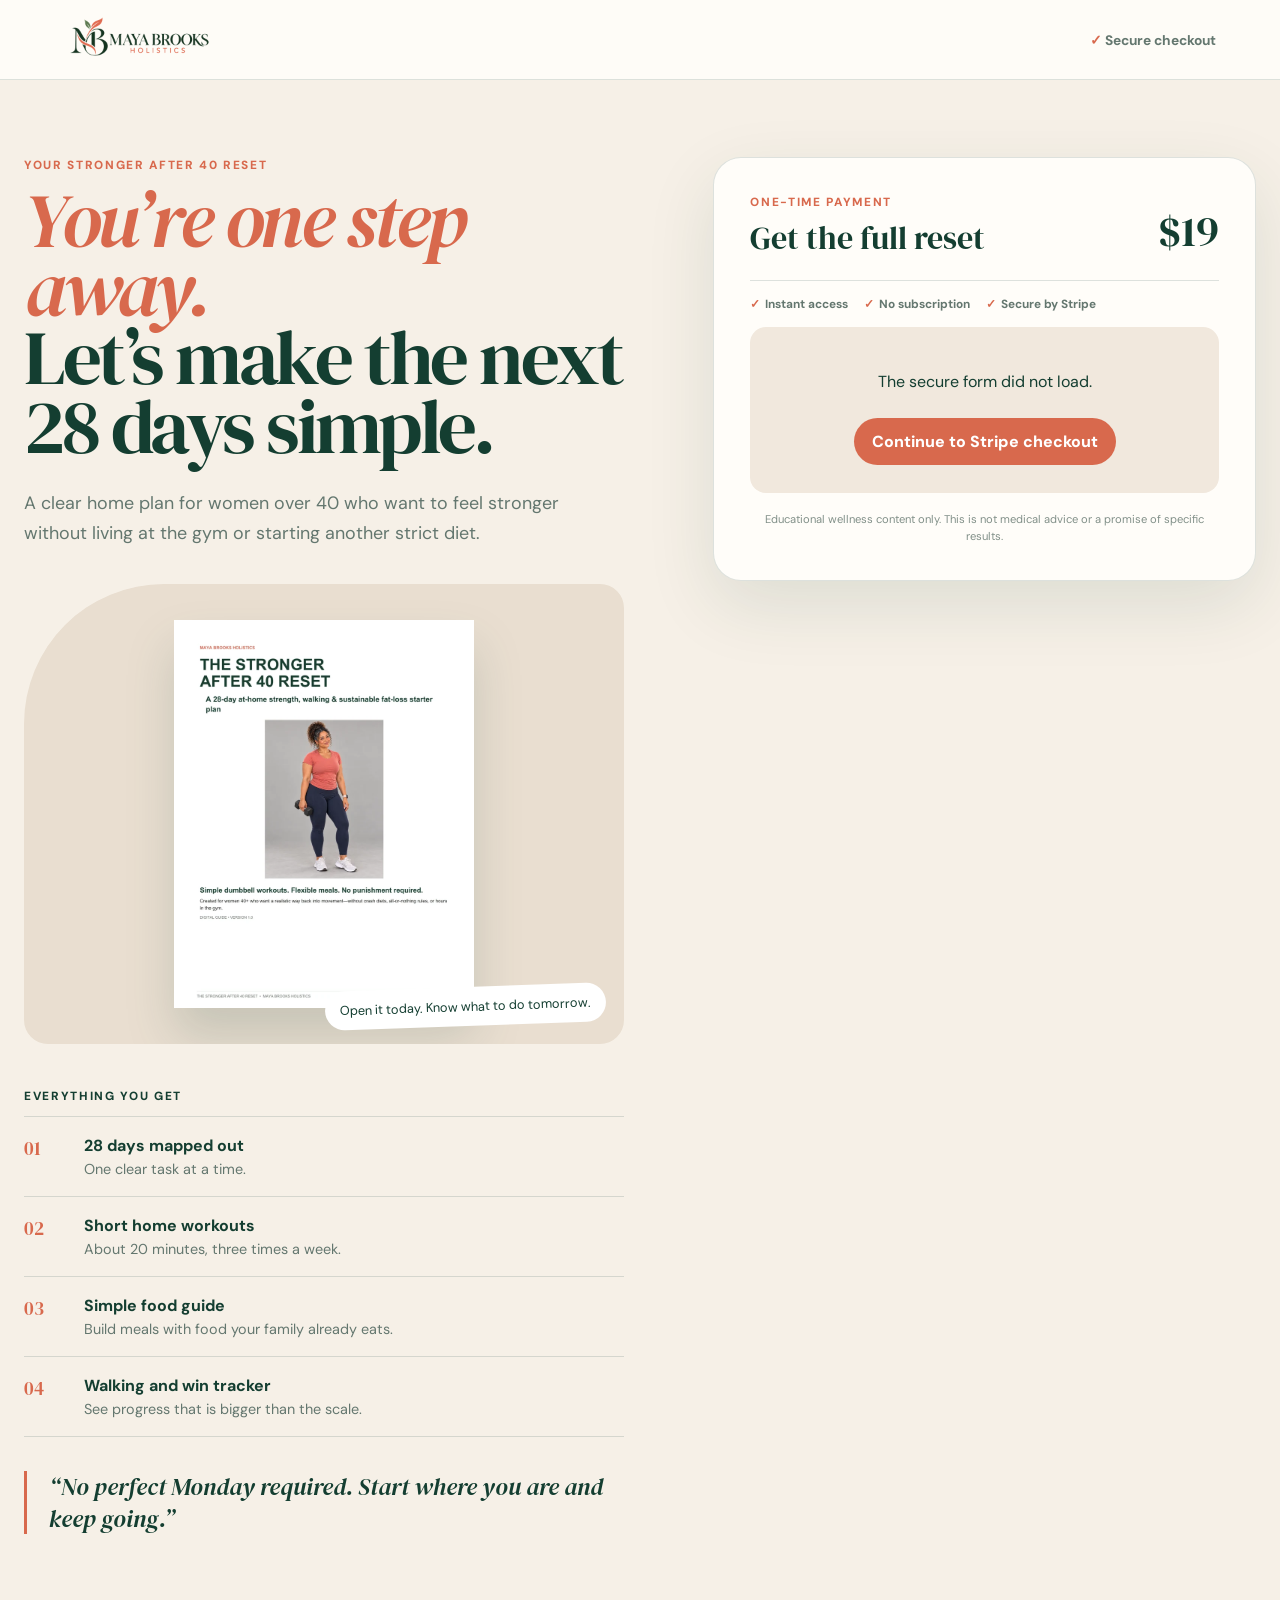
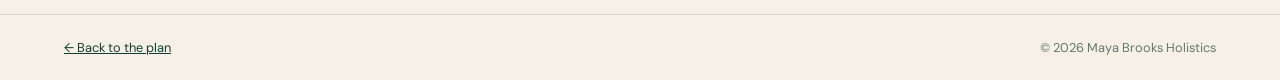
==== checkout.html @ e8d4157b "Add lead capture and dedicated checkout funnel" ====
<!doctype html>
<html lang="en">
<head>
  <meta charset="utf-8"><meta name="viewport" content="width=device-width,initial-scale=1"><meta name="theme-color" content="#143e31">
  <title>Complete Your Reset | Maya Brooks Holistics</title><meta name="robots" content="noindex">
  <link rel="preconnect" href="https://fonts.googleapis.com"><link rel="preconnect" href="https://fonts.gstatic.com" crossorigin>
  <link href="https://fonts.googleapis.com/css2?family=DM+Sans:wght@400;500;600;700&family=DM+Serif+Display:ital@0;1&display=swap" rel="stylesheet">
  <link rel="stylesheet" href="checkout.css?v=1"><script src="https://js.stripe.com/v3/"></script>
</head>
<body>
  <header class="checkout-nav"><a href="./" aria-label="Maya Brooks Holistics home"><img src="assets/maya-brooks-logo-compact.png" alt="Maya Brooks Holistics"></a><span><i aria-hidden="true">✓</i> Secure checkout</span></header>
  <main class="funnel">
    <section class="product-story" aria-labelledby="product-title">
      <p class="eyebrow">Your Stronger After 40 Reset</p>
      <h1 id="product-title"><span id="lead-greeting">You’re one step away.</span><br>Let’s make the next 28 days simple.</h1>
      <p class="lede">A clear home plan for women over 40 who want to feel stronger without living at the gym or starting another strict diet.</p>
      <figure class="product-image"><img src="assets/reset-cover.webp" alt="The Stronger After 40 Reset guide cover"><figcaption>Open it today. Know what to do tomorrow.</figcaption></figure>
      <div class="included"><p>Everything you get</p><ul>
        <li><span>01</span><div><b>28 days mapped out</b><small>One clear task at a time.</small></div></li>
        <li><span>02</span><div><b>Short home workouts</b><small>About 20 minutes, three times a week.</small></div></li>
        <li><span>03</span><div><b>Simple food guide</b><small>Build meals with food your family already eats.</small></div></li>
        <li><span>04</span><div><b>Walking and win tracker</b><small>See progress that is bigger than the scale.</small></div></li>
      </ul></div>
      <blockquote>“No perfect Monday required. Start where you are and keep going.”</blockquote>
    </section>
    <aside class="payment-panel" aria-labelledby="payment-title">
      <div class="payment-heading"><div><p>One-time payment</p><h2 id="payment-title">Get the full reset</h2></div><strong>$19</strong></div>
      <div class="trust-row"><span>Instant access</span><span>No subscription</span><span>Secure by Stripe</span></div>
      <div class="checkout-status" id="checkout-status" role="status">Preparing secure checkout…</div><div id="embedded-checkout"></div>
      <div class="checkout-fallback" id="checkout-fallback" hidden><p>The secure form did not load.</p><a href="https://buy.stripe.com/7sY7sN7TS2va6Qj2OVdZ604">Continue to Stripe checkout</a></div>
      <p class="fine-print">Educational wellness content only. This is not medical advice or a promise of specific results.</p>
    </aside>
  </main>
  <footer><a href="./">← Back to the plan</a><span>© <span id="year"></span> Maya Brooks Holistics</span></footer>
  <script src="checkout.js?v=1"></script>
</body>
</html>
---- checkout.css ----
:root{--green:#143e31;--cream:#f6f0e7;--paper:#fffdf9;--coral:#d8694d;--muted:#64776f;--line:rgba(20,62,49,.14)}
*{box-sizing:border-box}html{background:var(--cream)}body{margin:0;color:var(--green);background:var(--cream);font-family:"DM Sans",sans-serif}.checkout-nav{min-height:76px;display:flex;align-items:center;justify-content:space-between;padding:12px clamp(20px,5vw,72px);border-bottom:1px solid var(--line);background:rgba(255,253,249,.92)}.checkout-nav img{width:190px;height:50px;object-fit:contain;object-position:left center}.checkout-nav span{color:var(--muted);font-size:.86rem;font-weight:700}.checkout-nav i{color:var(--coral);font-style:normal}
.funnel{width:min(1240px,calc(100% - 48px));margin:0 auto;display:grid;grid-template-columns:minmax(0,1.05fr) minmax(430px,.95fr);gap:clamp(42px,7vw,100px);align-items:start;padding:clamp(46px,6vw,88px) 0 80px}.product-story{min-width:0}.eyebrow,.payment-heading p,.included>p{margin:0 0 12px;color:var(--coral);font-size:.74rem;font-weight:800;letter-spacing:.14em;text-transform:uppercase}h1,h2{font-family:"DM Serif Display",Georgia,serif;font-weight:400}h1{max-width:700px;margin:0;font-size:clamp(3.2rem,6vw,6.4rem);line-height:.9;letter-spacing:-.045em}h1 span{color:var(--coral);font-style:italic}.lede{max-width:650px;margin:28px 0 36px;color:var(--muted);font-size:1.12rem;line-height:1.65}
.product-image{position:relative;margin:0 0 44px;min-height:400px;overflow:hidden;border-radius:140px 24px 24px 24px;background:#e9ded0}.product-image img{width:100%;height:460px;display:block;object-fit:contain;padding:36px;filter:drop-shadow(0 28px 24px rgba(20,62,49,.16))}.product-image figcaption{position:absolute;right:18px;bottom:18px;padding:11px 15px;border-radius:999px;color:var(--green);background:#fff;font-size:.8rem;transform:rotate(-2deg)}.included>p{color:var(--green)}.included ul{margin:0;padding:0;list-style:none;border-top:1px solid var(--line)}.included li{display:grid;grid-template-columns:44px 1fr;gap:16px;padding:18px 0;border-bottom:1px solid var(--line)}.included li>span{color:var(--coral);font-family:"DM Serif Display",serif;font-size:1.2rem}.included b,.included small{display:block}.included b{margin-bottom:4px;font-size:1rem}.included small{color:var(--muted);font-size:.9rem}blockquote{margin:34px 0 0;padding-left:22px;border-left:3px solid var(--coral);font-family:"DM Serif Display",serif;font-size:1.5rem;font-style:italic;line-height:1.3}
.payment-panel{position:sticky;top:24px;min-width:0;overflow:hidden;border:1px solid var(--line);border-radius:28px;padding:clamp(22px,4vw,36px);background:var(--paper);box-shadow:0 24px 70px rgba(20,62,49,.11)}.payment-heading{display:flex;justify-content:space-between;align-items:end;gap:18px;padding-bottom:20px;border-bottom:1px solid var(--line)}.payment-heading p{margin-bottom:6px}.payment-heading h2{margin:0;font-size:2rem}.payment-heading strong{font-family:"DM Serif Display",serif;font-size:2.7rem;font-weight:400}.trust-row{display:flex;flex-wrap:wrap;gap:8px 16px;padding:15px 0;color:var(--muted);font-size:.74rem;font-weight:700}.trust-row span:before{content:"✓";margin-right:5px;color:var(--coral)}.checkout-status{padding:34px 0;text-align:center;color:var(--muted)}.checkout-status:empty{display:none}.checkout-fallback{padding:28px;border-radius:16px;background:#f1e8dd;text-align:center}.checkout-fallback a{display:inline-block;margin-top:10px;color:#fff;background:var(--coral);padding:13px 18px;border-radius:999px;font-weight:800;text-decoration:none}.fine-print{margin:18px 0 0;color:#829089;font-size:.7rem;line-height:1.5;text-align:center}footer{display:flex;justify-content:space-between;gap:24px;padding:24px clamp(20px,5vw,72px);border-top:1px solid var(--line);color:var(--muted);font-size:.8rem}footer a{color:var(--green)}
@media(max-width:900px){.funnel{width:min(100% - 28px,680px);grid-template-columns:1fr;gap:34px;padding-top:36px}.payment-panel{position:static;order:2;border-radius:22px;padding:20px 14px}h1{font-size:clamp(3rem,13vw,5.2rem)}.lede{margin:22px 0 28px;font-size:1rem}.product-image{min-height:320px;border-radius:90px 20px 20px 20px}.product-image img{height:380px;padding:24px}}
@media(max-width:520px){.checkout-nav{min-height:66px;padding:9px 16px}.checkout-nav img{width:150px;height:44px}.checkout-nav span{font-size:.72rem}h1{font-size:3.2rem}.product-image{margin-bottom:34px;min-height:260px}.product-image img{height:320px;padding:18px}.product-image figcaption{right:10px;bottom:10px;font-size:.7rem}.payment-heading h2{font-size:1.65rem}.payment-heading strong{font-size:2.25rem}footer{flex-direction:column}}
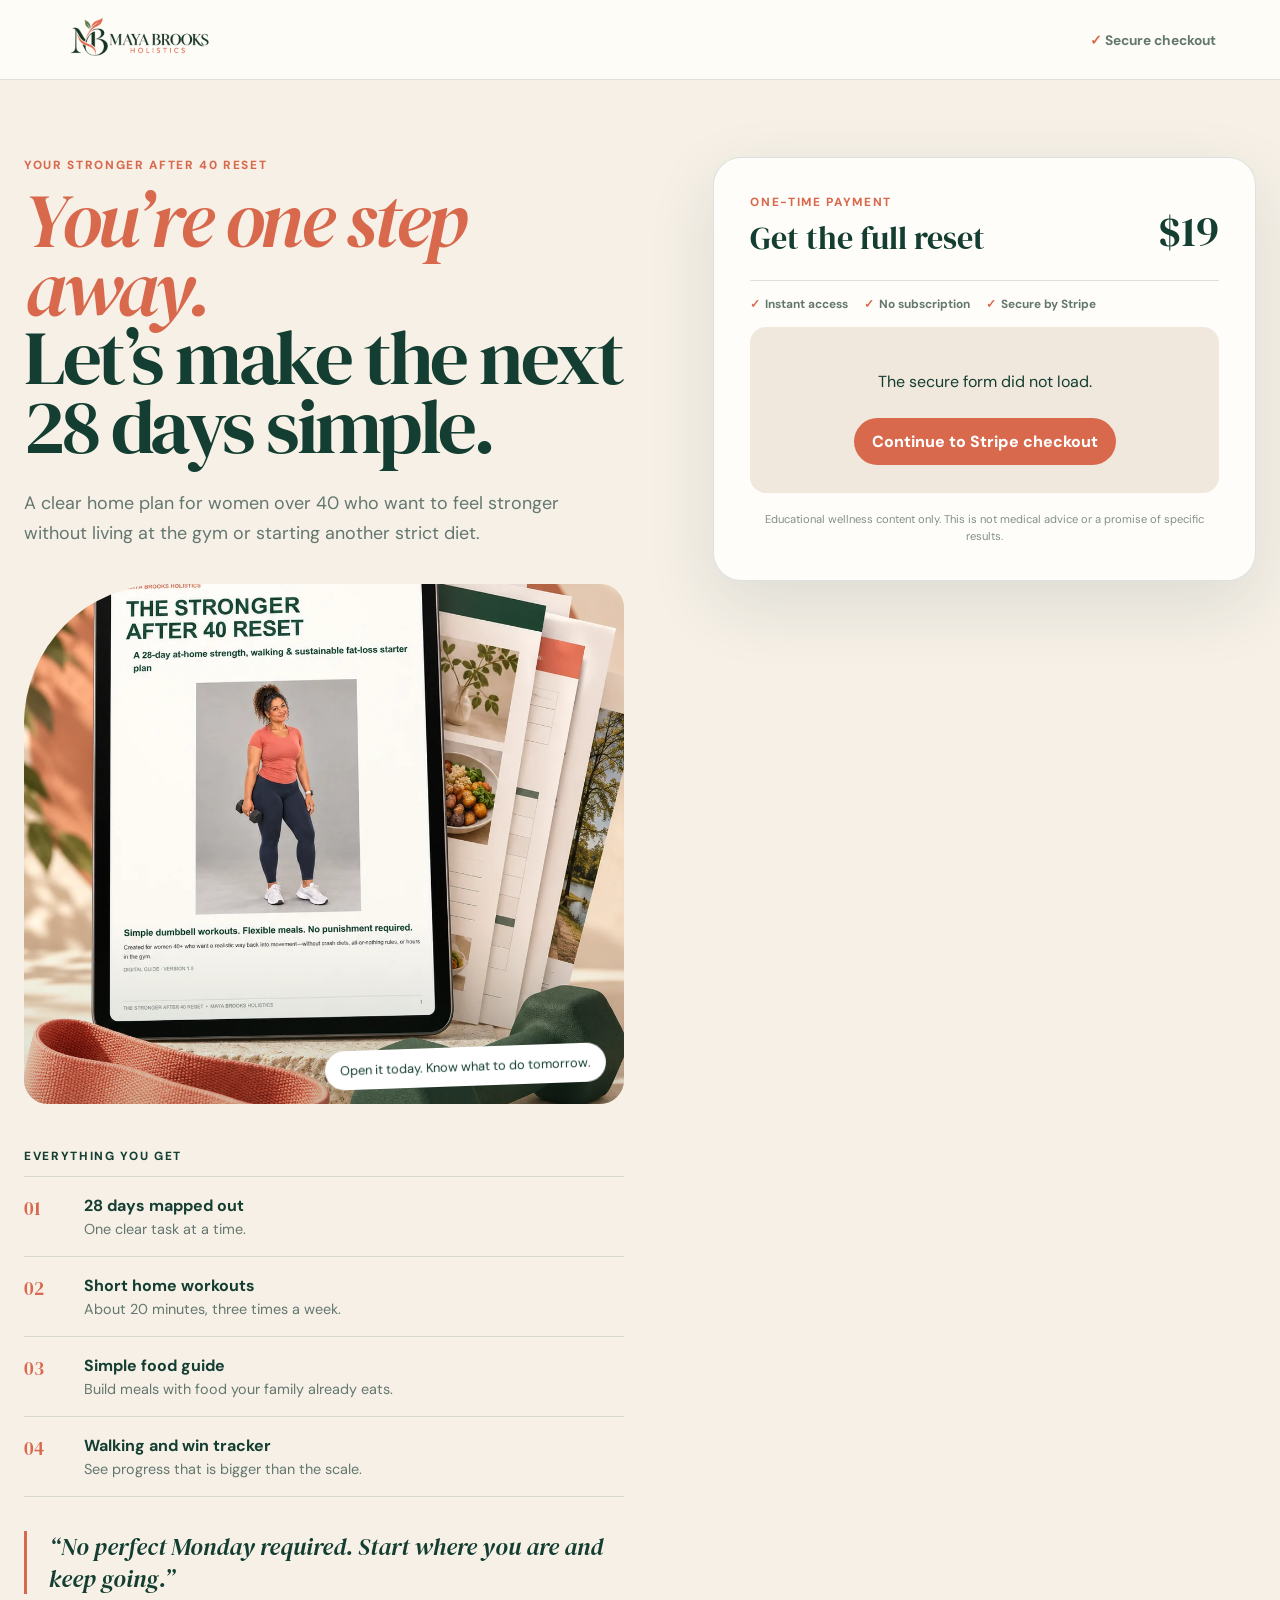
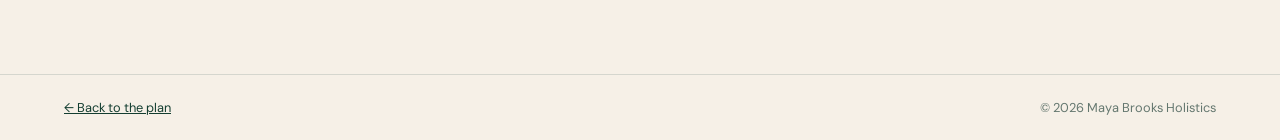
==== commit 20226323: "Upgrade checkout visual and mobile flow" ====
--- a/checkout.html
+++ b/checkout.html
@@ -14,7 +14,7 @@
       <p class="eyebrow">Your Stronger After 40 Reset</p>
       <h1 id="product-title"><span id="lead-greeting">You’re one step away.</span><br>Let’s make the next 28 days simple.</h1>
       <p class="lede">A clear home plan for women over 40 who want to feel stronger without living at the gym or starting another strict diet.</p>
-      <figure class="product-image"><img src="assets/reset-cover.webp" alt="The Stronger After 40 Reset guide cover"><figcaption>Open it today. Know what to do tomorrow.</figcaption></figure>
+      <figure class="product-image"><img src="assets/reset-product-mockup.webp" alt="The Stronger After 40 Reset shown with workout tools and workbook pages"><figcaption>Open it today. Know what to do tomorrow.</figcaption></figure>
       <div class="included"><p>Everything you get</p><ul>
         <li><span>01</span><div><b>28 days mapped out</b><small>One clear task at a time.</small></div></li>
         <li><span>02</span><div><b>Short home workouts</b><small>About 20 minutes, three times a week.</small></div></li>
@@ -22,6 +22,10 @@
         <li><span>04</span><div><b>Walking and win tracker</b><small>See progress that is bigger than the scale.</small></div></li>
       </ul></div>
       <blockquote>“No perfect Monday required. Start where you are and keep going.”</blockquote>
+    </section>
+    <section class="mobile-offer" aria-label="Order summary">
+      <img src="assets/reset-product-mockup.webp" alt="The Stronger After 40 Reset">
+      <div><p>Your 28-day reset</p><h1><span id="mobile-lead-greeting">You’re one step away.</span></h1><ul><li>3 short workouts a week</li><li>Simple food guide</li><li>Instant access · yours for life</li></ul></div>
     </section>
     <aside class="payment-panel" aria-labelledby="payment-title">
       <div class="payment-heading"><div><p>One-time payment</p><h2 id="payment-title">Get the full reset</h2></div><strong>$19</strong></div>
--- a/checkout.css
+++ b/checkout.css
@@ -1,7 +1,8 @@
 :root{--green:#143e31;--cream:#f6f0e7;--paper:#fffdf9;--coral:#d8694d;--muted:#64776f;--line:rgba(20,62,49,.14)}
 *{box-sizing:border-box}html{background:var(--cream)}body{margin:0;color:var(--green);background:var(--cream);font-family:"DM Sans",sans-serif}.checkout-nav{min-height:76px;display:flex;align-items:center;justify-content:space-between;padding:12px clamp(20px,5vw,72px);border-bottom:1px solid var(--line);background:rgba(255,253,249,.92)}.checkout-nav img{width:190px;height:50px;object-fit:contain;object-position:left center}.checkout-nav span{color:var(--muted);font-size:.86rem;font-weight:700}.checkout-nav i{color:var(--coral);font-style:normal}
 .funnel{width:min(1240px,calc(100% - 48px));margin:0 auto;display:grid;grid-template-columns:minmax(0,1.05fr) minmax(430px,.95fr);gap:clamp(42px,7vw,100px);align-items:start;padding:clamp(46px,6vw,88px) 0 80px}.product-story{min-width:0}.eyebrow,.payment-heading p,.included>p{margin:0 0 12px;color:var(--coral);font-size:.74rem;font-weight:800;letter-spacing:.14em;text-transform:uppercase}h1,h2{font-family:"DM Serif Display",Georgia,serif;font-weight:400}h1{max-width:700px;margin:0;font-size:clamp(3.2rem,6vw,6.4rem);line-height:.9;letter-spacing:-.045em}h1 span{color:var(--coral);font-style:italic}.lede{max-width:650px;margin:28px 0 36px;color:var(--muted);font-size:1.12rem;line-height:1.65}
-.product-image{position:relative;margin:0 0 44px;min-height:400px;overflow:hidden;border-radius:140px 24px 24px 24px;background:#e9ded0}.product-image img{width:100%;height:460px;display:block;object-fit:contain;padding:36px;filter:drop-shadow(0 28px 24px rgba(20,62,49,.16))}.product-image figcaption{position:absolute;right:18px;bottom:18px;padding:11px 15px;border-radius:999px;color:var(--green);background:#fff;font-size:.8rem;transform:rotate(-2deg)}.included>p{color:var(--green)}.included ul{margin:0;padding:0;list-style:none;border-top:1px solid var(--line)}.included li{display:grid;grid-template-columns:44px 1fr;gap:16px;padding:18px 0;border-bottom:1px solid var(--line)}.included li>span{color:var(--coral);font-family:"DM Serif Display",serif;font-size:1.2rem}.included b,.included small{display:block}.included b{margin-bottom:4px;font-size:1rem}.included small{color:var(--muted);font-size:.9rem}blockquote{margin:34px 0 0;padding-left:22px;border-left:3px solid var(--coral);font-family:"DM Serif Display",serif;font-size:1.5rem;font-style:italic;line-height:1.3}
+.mobile-offer{display:none}
+.product-image{position:relative;margin:0 0 44px;height:520px;overflow:hidden;border-radius:140px 24px 24px 24px;background:#e9ded0}.product-image img{width:100%;height:100%;display:block;object-fit:cover;object-position:center 52%}.product-image:after{content:"";position:absolute;inset:0;background:linear-gradient(180deg,transparent 65%,rgba(20,62,49,.18));pointer-events:none}.product-image figcaption{position:absolute;z-index:1;right:18px;bottom:18px;padding:11px 15px;border-radius:999px;color:var(--green);background:#fff;font-size:.8rem;transform:rotate(-2deg);box-shadow:0 8px 24px rgba(20,62,49,.14)}.included>p{color:var(--green)}.included ul{margin:0;padding:0;list-style:none;border-top:1px solid var(--line)}.included li{display:grid;grid-template-columns:44px 1fr;gap:16px;padding:18px 0;border-bottom:1px solid var(--line)}.included li>span{color:var(--coral);font-family:"DM Serif Display",serif;font-size:1.2rem}.included b,.included small{display:block}.included b{margin-bottom:4px;font-size:1rem}.included small{color:var(--muted);font-size:.9rem}blockquote{margin:34px 0 0;padding-left:22px;border-left:3px solid var(--coral);font-family:"DM Serif Display",serif;font-size:1.5rem;font-style:italic;line-height:1.3}
 .payment-panel{position:sticky;top:24px;min-width:0;overflow:hidden;border:1px solid var(--line);border-radius:28px;padding:clamp(22px,4vw,36px);background:var(--paper);box-shadow:0 24px 70px rgba(20,62,49,.11)}.payment-heading{display:flex;justify-content:space-between;align-items:end;gap:18px;padding-bottom:20px;border-bottom:1px solid var(--line)}.payment-heading p{margin-bottom:6px}.payment-heading h2{margin:0;font-size:2rem}.payment-heading strong{font-family:"DM Serif Display",serif;font-size:2.7rem;font-weight:400}.trust-row{display:flex;flex-wrap:wrap;gap:8px 16px;padding:15px 0;color:var(--muted);font-size:.74rem;font-weight:700}.trust-row span:before{content:"✓";margin-right:5px;color:var(--coral)}.checkout-status{padding:34px 0;text-align:center;color:var(--muted)}.checkout-status:empty{display:none}.checkout-fallback{padding:28px;border-radius:16px;background:#f1e8dd;text-align:center}.checkout-fallback a{display:inline-block;margin-top:10px;color:#fff;background:var(--coral);padding:13px 18px;border-radius:999px;font-weight:800;text-decoration:none}.fine-print{margin:18px 0 0;color:#829089;font-size:.7rem;line-height:1.5;text-align:center}footer{display:flex;justify-content:space-between;gap:24px;padding:24px clamp(20px,5vw,72px);border-top:1px solid var(--line);color:var(--muted);font-size:.8rem}footer a{color:var(--green)}
-@media(max-width:900px){.funnel{width:min(100% - 28px,680px);grid-template-columns:1fr;gap:34px;padding-top:36px}.payment-panel{position:static;order:2;border-radius:22px;padding:20px 14px}h1{font-size:clamp(3rem,13vw,5.2rem)}.lede{margin:22px 0 28px;font-size:1rem}.product-image{min-height:320px;border-radius:90px 20px 20px 20px}.product-image img{height:380px;padding:24px}}
-@media(max-width:520px){.checkout-nav{min-height:66px;padding:9px 16px}.checkout-nav img{width:150px;height:44px}.checkout-nav span{font-size:.72rem}h1{font-size:3.2rem}.product-image{margin-bottom:34px;min-height:260px}.product-image img{height:320px;padding:18px}.product-image figcaption{right:10px;bottom:10px;font-size:.7rem}.payment-heading h2{font-size:1.65rem}.payment-heading strong{font-size:2.25rem}footer{flex-direction:column}}
+@media(max-width:900px){.funnel{width:min(100% - 20px,680px);grid-template-columns:1fr;gap:14px;padding:16px 0 34px}.product-story{display:none}.mobile-offer{display:grid;grid-template-columns:112px 1fr;gap:16px;align-items:center;padding:8px 4px 14px}.mobile-offer img{width:112px;height:138px;display:block;object-fit:cover;border-radius:48px 14px 14px 14px;box-shadow:0 14px 34px rgba(20,62,49,.15)}.mobile-offer p{margin:0 0 6px;color:var(--coral);font-size:.68rem;font-weight:800;letter-spacing:.12em;text-transform:uppercase}.mobile-offer h1{margin:0;font-size:clamp(2rem,8vw,3.2rem);line-height:.95}.mobile-offer ul{display:flex;flex-wrap:wrap;gap:5px 12px;margin:12px 0 0;padding:0;list-style:none;color:var(--muted);font-size:.74rem;font-weight:700}.mobile-offer li:before{content:"✓";margin-right:4px;color:var(--coral)}.payment-panel{position:static;border-radius:22px;padding:18px 12px}.trust-row{padding:11px 0}.fine-print{margin-top:10px}}
+@media(max-width:520px){.checkout-nav{min-height:58px;padding:6px 12px}.checkout-nav img{width:140px;height:42px}.checkout-nav span{font-size:.7rem}.payment-heading{padding:0 4px 14px}.payment-heading h2{font-size:1.45rem}.payment-heading strong{font-size:2.15rem}.mobile-offer{grid-template-columns:92px 1fr}.mobile-offer img{width:92px;height:118px}.mobile-offer h1{font-size:2.05rem}.mobile-offer ul{gap:4px 9px;margin-top:9px}.trust-row{justify-content:center}.fine-print{font-size:.64rem}footer{flex-direction:column;padding-block:18px}}
